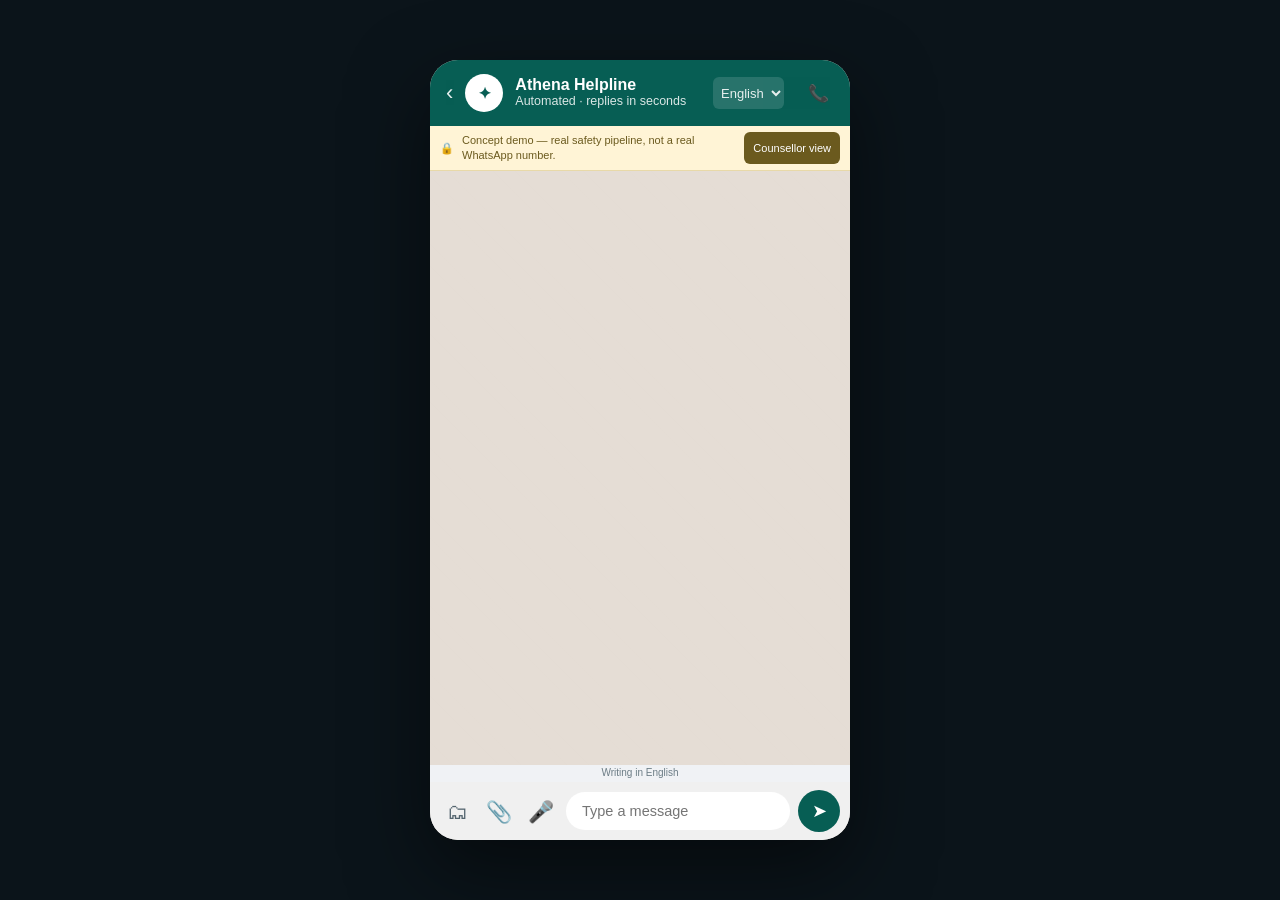
==== web/index.html @ 48877741 "Offer 14566, stop stacking the emergency block, save reply drafts Three things you spotted on the de" ====
<!DOCTYPE html>
<html lang="en">
<head>
<meta charset="UTF-8" />
<meta name="viewport" content="width=device-width, initial-scale=1.0" />
<title>Athena — WhatsApp Demo</title>

<!--
  ATHENA — WHATSAPP-STYLE DEMO CHANNEL
  ============================================================
  A concept demo, not a WhatsApp Business API integration. This page
  calls the exact same POST /report endpoint athena.js does (same
  {text, language} body, same response contract) -- no separate
  pipeline, no separate backend route. It exists to show "the same
  Athena brain works inside a familiar chat interface a rural/first-
  time user might already trust," nothing more. Deliberately not
  wired to real WhatsApp infrastructure (no Business API, no webhook,
  no phone number) -- out of scope for the time this project has.

  Standalone, no build step, same convention as athena.html/js/css --
  open this file directly in a browser (or serve it statically) with
  the FastAPI server running on localhost:8000. CORS on the backend
  is wide open (allow_origins=["*"]), same as the main app relies on.
-->

<style>
  * { box-sizing: border-box; margin: 0; padding: 0; }

  body {
    font-family: -apple-system, "Segoe UI", Helvetica, Arial, sans-serif;
    background: #0b141a;
    min-height: 100vh;
    display: flex;
    align-items: center;
    justify-content: center;
    padding: 24px;
  }

  /* Phone frame -- keeps the illusion contained to a device-shaped
     card instead of stretching WhatsApp's mobile UI across a full
     desktop viewport. */
  .phone {
    width: 420px;
    max-width: 100%;
    height: 780px;
    max-height: 92vh;
    background: #e5ddd5;
    border-radius: 28px;
    overflow: hidden;
    box-shadow: 0 30px 80px rgba(0, 0, 0, 0.5);
    display: flex;
    flex-direction: column;
    position: relative;
  }

  /* ================= HEADER ================= */

  .header {
    background: #075e54;
    color: #fff;
    padding: 14px 16px;
    display: flex;
    align-items: center;
    gap: 12px;
    flex-shrink: 0;
  }

  .header .back {
    font-size: 22px;
    opacity: 0.9;
  }

  .avatar {
    width: 38px;
    height: 38px;
    border-radius: 50%;
    background: #fff;
    color: #075e54;
    display: flex;
    align-items: center;
    justify-content: center;
    font-weight: 700;
    font-size: 16px;
    flex-shrink: 0;
  }

  .header-info { flex: 1; min-width: 0; }

  .header-name {
    font-size: 16px;
    font-weight: 600;
  }

  .header-status {
    font-size: 12.5px;
    opacity: 0.85;
    height: 16px;
  }

  .header-icons {
    display: flex;
    gap: 18px;
    font-size: 18px;
    opacity: 0.9;
  }

  /* ================= CHAT AREA ================= */

  .chat {
    flex: 1;
    overflow-y: auto;
    padding: 14px 10px;
    display: flex;
    flex-direction: column;
    gap: 2px;
    background-image:
      linear-gradient(rgba(229, 221, 213, 0.97), rgba(229, 221, 213, 0.97)),
      repeating-linear-gradient(45deg, #d9d0c4 0, #d9d0c4 1px, transparent 1px, transparent 16px);
  }

  .row {
    display: flex;
    margin: 5px 4px;
  }

  .row.out { justify-content: flex-end; }
  .row.in { justify-content: flex-start; }
  .row.sys { justify-content: center; margin: 10px 4px; }

  .bubble {
    max-width: 78%;
    padding: 7px 9px 8px 10px;
    font-size: 14px;
    line-height: 1.4;
    color: #111;
    position: relative;
    box-shadow: 0 1px 0.5px rgba(0, 0, 0, 0.13);
  }

  .bubble.out {
    background: #dcf8c6;
    border-radius: 8px 8px 0 8px;
  }

  .bubble.in {
    background: #ffffff;
    border-radius: 8px 8px 8px 0;
  }

  .bubble .text {
    white-space: pre-wrap;
    word-wrap: break-word;
  }

  .meta {
    display: flex;
    justify-content: flex-end;
    align-items: center;
    gap: 3px;
    margin-top: 2px;
    font-size: 10.5px;
    color: #667781;
  }

  .meta .tick { color: #53bdeb; font-size: 13px; }

  .sys-pill {
    background: #e1f2fb;
    color: #4a5b64;
    font-size: 11.5px;
    padding: 5px 10px;
    border-radius: 8px;
    text-align: center;
    max-width: 85%;
  }

  .tag {
    display: inline-block;
    margin-top: 6px;
    font-size: 10.5px;
    font-weight: 700;
    letter-spacing: 0.02em;
    padding: 2px 7px;
    border-radius: 4px;
  }

  .tag.Critical { background: #fde2e1; color: #c62828; }
  .tag.High     { background: #ffe8cc; color: #b5560c; }
  .tag.Moderate { background: #fff6cc; color: #8a6d00; }
  .tag.Low      { background: #dff5df; color: #2e7d32; }

  /* Deliberately NOT green. This badge means the system could not
     classify the report, which is a reason for a human to look -- not
     a reassurance. Colouring it like "Low" would tell a frightened
     person the opposite of what it means. */
  .tag.Uncertain { background: #e8eaf0; color: #43506b; }

  .voice-bubble {
    display: flex;
    align-items: center;
    gap: 8px;
  }

  .voice-bubble audio {
    height: 32px;
    width: 220px;
  }

  .voice-bubble .mic-badge {
    font-size: 15px;
    flex-shrink: 0;
  }

  .evidence-image {
    max-width: 220px;
    max-height: 220px;
    border-radius: 6px;
    display: block;
  }

  .typing-row { padding-left: 4px; }

  .typing-bubble {
    background: #fff;
    border-radius: 8px 8px 8px 0;
    padding: 10px 14px;
    display: inline-flex;
    gap: 4px;
    box-shadow: 0 1px 0.5px rgba(0, 0, 0, 0.13);
  }

  .typing-bubble span {
    width: 6px;
    height: 6px;
    border-radius: 50%;
    background: #9aa5aa;
    animation: bounce 1.2s infinite;
  }

  .typing-bubble span:nth-child(2) { animation-delay: 0.15s; }
  .typing-bubble span:nth-child(3) { animation-delay: 0.3s; }

  @keyframes bounce {
    0%, 60%, 100% { transform: translateY(0); opacity: 0.5; }
    30% { transform: translateY(-4px); opacity: 1; }
  }

  /* ================= COMPOSER ================= */

  .composer {
    flex-shrink: 0;
    background: #f0f0f0;
    padding: 8px 10px;
    display: flex;
    align-items: center;
    gap: 8px;
  }

  .composer .icon {
    font-size: 21px;
    color: #54656f;
    flex-shrink: 0;
    background: none;
    border: none;
    padding: 4px;
    min-width: 34px;
    min-height: 34px;
    cursor: pointer;
    line-height: 1;
  }

  .composer .icon:focus-visible {
    outline: 2px solid #075e54;
    outline-offset: 2px;
    border-radius: 8px;
  }

  /* Recording state: the mic turns into a stop control and the bar
     shows a live timer, so it's never ambiguous whether the mic is
     actually capturing -- the old button gave no feedback at all
     because it never recorded anything in the first place. */
  .composer .icon.recording {
    color: #d32f2f;
    animation: pulse-rec 1.2s ease-in-out infinite;
  }

  @keyframes pulse-rec {
    0%, 100% { opacity: 1; }
    50%      { opacity: .35; }
  }

  @media (prefers-reduced-motion: reduce) {
    .composer .icon.recording { animation: none; }
  }

  .rec-timer {
    flex-shrink: 0;
    color: #d32f2f;
    font-size: 12px;
    font-weight: 700;
    font-variant-numeric: tabular-nums;
  }

  .composer input {
    flex: 1;
    border: none;
    outline: none;
    background: #fff;
    border-radius: 22px;
    padding: 11px 16px;
    font-size: 14.5px;
    font-family: inherit;
  }

  .send-btn {
    width: 42px;
    height: 42px;
    border-radius: 50%;
    background: #075e54;
    color: #fff;
    border: none;
    font-size: 18px;
    display: flex;
    align-items: center;
    justify-content: center;
    flex-shrink: 0;
    cursor: pointer;
  }

  .send-btn:active { transform: scale(0.95); }

  .disclaimer {
    text-align: center;
    font-size: 10px;
    color: #6b7c85;
    padding: 4px 30px 2px;
    background: #e5ddd5;
  }

  /* Persistent demo bar. Previously the demo disclaimer was the first
     message in the chat, which meant it scrolled out of view the moment
     a conversation started -- exactly when a viewer most needs to know
     this is not a real service. */
  .demo-bar {
    display: flex;
    align-items: center;
    gap: 8px;
    padding: 6px 10px;
    background: #fff4d6;
    border-bottom: 1px solid #e8d9a8;
    font-size: 11px;
    line-height: 1.35;
    color: #6b5a1e;
  }
  .demo-bar .demo-text { flex: 1; min-width: 0; }
  .demo-link {
    flex-shrink: 0;
    background: #6b5a1e;
    color: #fff;
    border: none;
    border-radius: 6px;
    padding: 6px 9px;
    font-size: 11px;
    font-family: inherit;
    cursor: pointer;
    min-height: 32px;
  }
  .demo-link:focus-visible { outline: 2px solid #1f6f4a; outline-offset: 2px; }

  /* One escalation block instead of three overlapping ones. Order is
     deliberate: what happened, what it means, what to do now. */
  .escalation-card {
    max-width: 85%;
    background: #fff;
    border-left: 3px solid #c77d17;
    border-radius: 8px;
    padding: 9px 11px;
    font-size: 12px;
    line-height: 1.45;
    color: #3b4a52;
    box-shadow: 0 1px 1px rgba(0,0,0,0.08);
  }
  .escalation-card .esc-title {
    font-weight: 600;
    color: #8a5a0b;
    display: flex;
    align-items: center;
    gap: 6px;
    margin-bottom: 3px;
  }
  .escalation-card .esc-case {
    margin-top: 5px;
    font-size: 11px;
    color: #6b7c85;
  }
  .escalation-card .esc-monitor {
    margin-top: 6px;
    padding-top: 6px;
    border-top: 1px solid #ececec;
    font-size: 11px;
    color: #54656f;
  }

  /* Emergency numbers as real one-tap links. 112 is visually primary
     because in a crisis it is the only one that matters first. */
  .emergency {
    max-width: 85%;
    background: #fff;
    border-radius: 8px;
    padding: 9px 11px;
    box-shadow: 0 1px 1px rgba(0,0,0,0.08);
  }
  .emergency .em-title {
    font-size: 11px;
    font-weight: 600;
    color: #54656f;
    margin-bottom: 7px;
  }
  .em-primary {
    display: flex;
    align-items: center;
    justify-content: center;
    gap: 7px;
    min-height: 46px;
    background: #c62828;
    color: #fff;
    border-radius: 8px;
    font-size: 14px;
    font-weight: 600;
    text-decoration: none;
    margin-bottom: 7px;
  }
  .em-primary:focus-visible { outline: 3px solid #1f6f4a; outline-offset: 2px; }
  /* The helpline this project is for. Same weight as 112 but not
     the same colour -- one is an emergency, the other is support. */
  .em-helpline {
    background: #1f6f4a;
  }
  .em-hint {
    margin: 9px 0 0;
    font-size: 10.5px;
    line-height: 1.45;
    color: #6b7c85;
  }
  .em-list { display: flex; flex-wrap: wrap; gap: 6px; }
  .em-item {
    flex: 1 1 45%;
    min-height: 44px;
    display: flex;
    flex-direction: column;
    justify-content: center;
    padding: 5px 8px;
    background: #f2f5f6;
    border-radius: 7px;
    text-decoration: none;
    color: #1f2c33;
  }
  .em-item:focus-visible { outline: 2px solid #1f6f4a; outline-offset: 2px; }
  .em-item .em-label { font-size: 10.5px; color: #54656f; }
  .em-item .em-number { font-size: 14px; font-weight: 600; }

  /* Which language the reporter is writing in, next to where they
     type it rather than buried in the header. */
  .em-confirm {
    margin-top: 8px;
    padding: 9px;
    background: #fff6f6;
    border: 1px solid #f0c9c9;
    border-radius: 8px;
  }
  .em-confirm .em-confirm-q {
    font-size: 12.5px;
    font-weight: 600;
    color: #8c1f1f;
    margin-bottom: 8px;
  }
  .em-confirm-actions { display: flex; gap: 7px; }
  .em-confirm-actions > * {
    flex: 1;
    min-height: 44px;
    display: flex;
    align-items: center;
    justify-content: center;
    border-radius: 7px;
    font-size: 12.5px;
    font-family: inherit;
    font-weight: 600;
    text-decoration: none;
    border: none;
    cursor: pointer;
  }
  .em-confirm-yes { background: #c62828; color: #fff; }
  .em-confirm-no { background: #eceff1; color: #37474f; }
  .em-confirm-yes:focus-visible,
  .em-confirm-no:focus-visible { outline: 3px solid #1f6f4a; outline-offset: 2px; }

  .composer-lang {
    font-size: 10px;
    color: #6b7c85;
    text-align: center;
    padding: 2px 0 4px;
    background: #f0f2f5;
  }
</style>
</head>
<body>

<div class="phone">

  <div class="header">
    <span class="back">‹</span>
    <div class="avatar">✦</div>
    <div class="header-info">
      <div class="header-name">Athena Helpline</div>
      <div class="header-status" id="headerStatus">online</div>
    </div>
    <div class="header-icons">
      <select
        id="langToggle"
        aria-label="Interface language"
        style="font-size:13px;border:none;border-radius:6px;background:rgba(255,255,255,0.15);color:#fff;padding:4px;min-height:32px;"
      >
        <option value="en">English</option>
        <option value="hi">हिंदी</option>
        <option value="te">తెలుగు</option>
        <option value="ur">اردو</option>
        <option value="bn">বাংলা</option>
      </select>

      <!-- The video icon was a bare <span> with no handler: a dead
           control on a crisis screen, which someone in danger will tap
           and get silence from. Removed. The phone icon now opens the
           real emergency numbers from /call-options instead of doing
           nothing. -->
      <button
        type="button"
        id="headerCallButton"
        onclick="showEmergencyNumbers()"
        aria-label="Show emergency phone numbers"
        style="background:none;border:none;color:#fff;font-size:17px;cursor:pointer;min-width:32px;min-height:32px;"
      >📞</button>
    </div>
  </div>

  <div class="demo-bar">
    <span aria-hidden="true">🔒</span>
    <span class="demo-text" id="demoBarText"></span>
    <button
      type="button"
      class="demo-link"
      id="counsellorViewButton"
      onclick="window.location.href='/dashboard.html'"
    ></button>
  </div>

  <div class="chat" id="chat"></div>

  <div class="disclaimer" id="disclaimer" style="display:none;"></div>

  <div class="composer-lang" id="composerLang"></div>

  <div class="composer">

    <button
      class="icon"
      type="button"
      onclick="sendVoiceNote()"
      title="Play the pre-recorded Hindi sample (works without a mic)"
      aria-label="Send the pre-recorded Hindi sample voice note"
    >🗂</button>

    <button
      class="icon"
      type="button"
      onclick="document.getElementById('imageInput').click()"
      title="Attach a photo as evidence"
      aria-label="Attach a photo as evidence"
    >📎</button>

    <input
      id="imageInput"
      type="file"
      accept="image/*"
      style="display:none;"
      onchange="sendImageEvidence(this.files[0]); this.value='';"
    />

    <button
      class="icon"
      type="button"
      id="recBtn"
      onclick="toggleRecording()"
      title="Record a voice note"
      aria-label="Record a voice note"
    >🎤</button>

    <span id="recTimer" class="rec-timer" hidden aria-hidden="true"></span>

    <input
      id="msgInput"
      type="text"
      placeholder="Type a message"
      aria-label="Type a message"
      onkeydown="if(event.key==='Enter') sendMessage();"
    />

    <button class="send-btn" onclick="sendMessage()" id="sendBtn" aria-label="Send message">➤</button>

  </div>

</div>

<script>

  // Same endpoint, same request shape as athena.js's submitReport() --
  // this is deliberately not a separate integration.
  const REPORT_ENDPOINT = "/report";

  const chat = document.getElementById("chat");
  const input = document.getElementById("msgInput");
  const headerStatus = document.getElementById("headerStatus");

  // Small, self-contained translation table for this page only --
  // deliberately not pulling in i18n.js (dashboard.html's shared
  // translation layer), matching this file's own "standalone, no
  // build step" design intent noted above. Same three UI languages as
  // the dashboard for now; extending this to a new language later is
  // just one more object below.
  const UI_STRINGS = {
    en: {
      headerName: "Athena Helpline",
      online: "online",
      typing: "typing…",
      disclaimer: "🔒 This is a concept demo. Messages are sent to Athena's safety pipeline — the same one the main app uses — not a real WhatsApp number.",
      placeholder: "Type a message",
      dialHint: "Tapping a number opens your phone's dialler. Nothing is dialled until you confirm.",
      callHelpline: "Call 14566 · Helpline",
      confirmCallTitle: "Call {label} on {phone}?",
      confirmCallNow: "Yes, call now",
      confirmCallCancel: "Cancel",
      statusLine: "Automated · replies in seconds",
      demoBar: "Concept demo — real safety pipeline, not a real WhatsApp number.",
      counsellorView: "Counsellor view",
      uncertainTitle: "Sent for human review",
      uncertainBody: "Athena wasn't confident it understood this, so a counsellor will read it.",
      escalatedTitle: "Flagged for a counsellor",
      escalatedBody: "This was assessed as needing urgent human attention.",
      caseLogged: "Case #{id} logged",
      noMonitor: "Nobody is monitoring this demo right now. If you need help today, call 14566 — or 112 if you are in danger.",
      emergencyTitle: "If you need help now",
      callEmergency: "Call 112 · Emergency",
      writingIn: "Writing in English",
    },
    hi: {
      headerName: "एथेना हेल्पलाइन",
      online: "ऑनलाइन",
      typing: "टाइप कर रहे हैं…",
      disclaimer: "🔒 यह एक कॉन्सेप्ट डेमो है। संदेश एथेना की सुरक्षा प्रणाली को भेजे जाते हैं — वही जो मुख्य ऐप उपयोग करता है — यह असली व्हाट्सऐप नंबर नहीं है।",
      placeholder: "संदेश टाइप करें",
      dialHint: "किसी नंबर को दबाने पर आपका फ़ोन डायलर खुलेगा। पुष्टि करने तक कोई कॉल नहीं लगेगी।",
      callHelpline: "14566 पर कॉल करें · हेल्पलाइन",
      confirmCallTitle: "{label} को {phone} पर कॉल करें?",
      confirmCallNow: "हाँ, अभी कॉल करें",
      confirmCallCancel: "रद्द करें",
      statusLine: "स्वचालित · कुछ ही सेकंड में उत्तर",
      demoBar: "कॉन्सेप्ट डेमो — असली सुरक्षा प्रणाली, पर असली व्हाट्सऐप नंबर नहीं।",
      counsellorView: "काउंसलर व्यू",
      uncertainTitle: "मानवीय समीक्षा के लिए भेजा गया",
      uncertainBody: "एथेना इसे पूरी तरह नहीं समझ पाई, इसलिए एक काउंसलर इसे पढ़ेंगे।",
      escalatedTitle: "काउंसलर के लिए चिह्नित",
      escalatedBody: "इसे तत्काल मानवीय ध्यान की आवश्यकता के रूप में आँका गया है।",
      caseLogged: "केस #{id} दर्ज",
      noMonitor: "अभी इस डेमो को कोई नहीं देख रहा है। आज मदद चाहिए तो 14566 पर कॉल करें — या खतरे में हों तो 112।",
      emergencyTitle: "अगर अभी मदद चाहिए",
      callEmergency: "112 पर कॉल करें · आपातकाल",
      writingIn: "हिंदी में लिख रहे हैं",
    },
    te: {
      headerName: "ఎథీనా హెల్ప్‌లైన్",
      online: "ఆన్‌లైన్",
      typing: "టైప్ చేస్తున్నారు…",
      disclaimer: "🔒 ఇది ఒక కాన్సెప్ట్ డెమో. సందేశాలు ఎథీనా భద్రతా వ్యవస్థకు పంపబడతాయి — ప్రధాన యాప్ ఉపయోగించే అదే వ్యవస్థ — ఇది నిజమైన WhatsApp నంబర్ కాదు.",
      placeholder: "సందేశం టైప్ చేయండి",
      dialHint: "నంబర్‌ను నొక్కితే మీ ఫోన్ డయలర్ తెరుచుకుంటుంది. మీరు నిర్ధారించే వరకు కాల్ వెళ్ళదు.",
      callHelpline: "14566కు కాల్ చేయండి · హెల్ప్‌లైన్",
      confirmCallTitle: "{label}కు {phone} నంబర్‌లో కాల్ చేయాలా?",
      confirmCallNow: "అవును, ఇప్పుడే కాల్ చేయండి",
      confirmCallCancel: "రద్దు చేయండి",
      statusLine: "స్వయంచాలకం · సెకన్లలో సమాధానం",
      demoBar: "కాన్సెప్ట్ డెమో — నిజమైన భద్రతా వ్యవస్థ, కానీ నిజమైన WhatsApp నంబర్ కాదు.",
      counsellorView: "కౌన్సెలర్ వ్యూ",
      uncertainTitle: "మానవ సమీక్షకు పంపబడింది",
      uncertainBody: "ఎథీనా దీన్ని పూర్తిగా అర్థం చేసుకోలేకపోయింది, కాబట్టి ఒక కౌన్సెలర్ చదువుతారు.",
      escalatedTitle: "కౌన్సెలర్ కోసం గుర్తించబడింది",
      escalatedBody: "దీనికి తక్షణ మానవ శ్రద్ధ అవసరమని అంచనా వేయబడింది.",
      caseLogged: "కేసు #{id} నమోదైంది",
      noMonitor: "ప్రస్తుతం ఈ డెమోను ఎవరూ పర్యవేక్షించడం లేదు. ఈ రోజు సహాయం కావాలంటే 14566కు కాల్ చేయండి — ప్రమాదంలో ఉంటే 112.",
      emergencyTitle: "ఇప్పుడే సహాయం కావాలంటే",
      callEmergency: "112కు కాల్ చేయండి · అత్యవసరం",
      writingIn: "తెలుగులో రాస్తున్నారు",
    },
    ur: {
      headerName: "ایتھینا ہیلپ لائن",
      online: "آن لائن",
      typing: "ٹائپ کر رہے ہیں…",
      disclaimer: "🔒 یہ ایک تصوراتی ڈیمو ہے۔ پیغامات ایتھینا کے حفاظتی نظام کو بھیجے جاتے ہیں — وہی جو مرکزی ایپ استعمال کرتی ہے — یہ حقیقی واٹس ایپ نمبر نہیں ہے۔",
      placeholder: "پیغام ٹائپ کریں",
      dialHint: "کسی نمبر کو دبانے پر آپ کا فون ڈائلر کھلے گا۔ تصدیق تک کوئی کال نہیں لگے گی۔",
      callHelpline: "14566 پر کال کریں · ہیلپ لائن",
      confirmCallTitle: "{label} کو {phone} پر کال کریں؟",
      confirmCallNow: "ہاں، ابھی کال کریں",
      confirmCallCancel: "منسوخ کریں",
      statusLine: "خودکار · چند سیکنڈ میں جواب",
      demoBar: "تصوراتی ڈیمو — اصل حفاظتی نظام، مگر اصل واٹس ایپ نمبر نہیں۔",
      counsellorView: "کونسلر ویو",
      uncertainTitle: "انسانی جائزے کے لیے بھیجا گیا",
      uncertainBody: "ایتھینا اسے پوری طرح نہیں سمجھ سکی، اس لیے ایک کونسلر اسے پڑھے گا۔",
      escalatedTitle: "کونسلر کے لیے نشان زد",
      escalatedBody: "اسے فوری انسانی توجہ کی ضرورت کے طور پر جانچا گیا ہے۔",
      caseLogged: "کیس #{id} درج",
      noMonitor: "ابھی اس ڈیمو کو کوئی نہیں دیکھ رہا۔ آج مدد چاہیے تو 14566 پر کال کریں — یا خطرے میں ہوں تو 112۔",
      emergencyTitle: "اگر ابھی مدد چاہیے",
      callEmergency: "112 پر کال کریں · ہنگامی",
      writingIn: "اردو میں لکھ رہے ہیں",
    },
    bn: {
      headerName: "এথীনা হেল্পলাইন",
      online: "অনলাইন",
      typing: "টাইপ করছে…",
      disclaimer: "🔒 এটি একটি ধারণাগত ডেমো। বার্তাগুলি এথীনার নিরাপত্তা ব্যবস্থায় পাঠানো হয় — মূল অ্যাপ যা ব্যবহার করে সেটিই — এটি প্রকৃত হোয়াটসঅ্যাপ নম্বর নয়।",
      placeholder: "বার্তা লিখুন",
      dialHint: "নম্বরে চাপ দিলে আপনার ফোনের ডায়ালার খুলবে। নিশ্চিত না করা পর্যন্ত কল যাবে না।",
      callHelpline: "14566-এ কল করুন · হেল্পলাইন",
      confirmCallTitle: "{label}-কে {phone} নম্বরে কল করবেন?",
      confirmCallNow: "হ্যাঁ, এখনই কল করুন",
      confirmCallCancel: "বাতিল করুন",
      statusLine: "স্বয়ংক্রিয় · কয়েক সেকেন্ডে উত্তর",
      demoBar: "ধারণাগত ডেমো — প্রকৃত নিরাপত্তা ব্যবস্থা, তবে আসল হোয়াটসঅ্যাপ নম্বর নয়।",
      counsellorView: "কাউন্সেলর ভিউ",
      uncertainTitle: "মানব পর্যালোচনার জন্য পাঠানো হয়েছে",
      uncertainBody: "এথীনা এটি সম্পূর্ণ বুঝতে পারেনি, তাই একজন কাউন্সেলর এটি পড়বেন।",
      escalatedTitle: "কাউন্সেলরের জন্য চিহ্নিত",
      escalatedBody: "এটির জরুরি মানবিক মনোযোগ প্রয়োজন বলে মূল্যায়ন করা হয়েছে।",
      caseLogged: "কেস #{id} নথিভুক্ত",
      noMonitor: "এই মুহূর্তে কেউ এই ডেমো পর্যবেক্ষণ করছে না। আজ সাহায্য দরকার হলে 14566-এ কল করুন — বিপদে থাকলে 112।",
      emergencyTitle: "এখনই সাহায্য দরকার হলে",
      callEmergency: "112-এ কল করুন · জরুরি",
      writingIn: "বাংলায় লিখছেন",
    },
  };

  const langToggle = document.getElementById("langToggle");
  const demoBarText = document.getElementById("demoBarText");
  const counsellorViewButton = document.getElementById("counsellorViewButton");
  const composerLang = document.getElementById("composerLang");

  let currentUiLang = "en";

  function applyUiLanguage(lang) {
    currentUiLang = UI_STRINGS[lang] ? lang : "en";
    const strings = UI_STRINGS[currentUiLang];
    document.querySelector(".header-name").textContent = strings.headerName;
    headerStatus.textContent =
      headerStatus.dataset.state === "typing" ? strings.typing : strings.statusLine;
    demoBarText.textContent = strings.demoBar;
    counsellorViewButton.textContent = strings.counsellorView;
    counsellorViewButton.setAttribute("aria-label", strings.counsellorView);
    composerLang.textContent = strings.writingIn;
    input.placeholder = strings.placeholder;

    // Urdu is right-to-left. Without this the composer, the demo bar
    // and every system message read in the wrong direction.
    document.documentElement.lang = currentUiLang;
    document.documentElement.dir = currentUiLang === "ur" ? "rtl" : "ltr";
    try {
      localStorage.setItem("athena_ui_lang", currentUiLang);
    } catch (error) {
      // localStorage unavailable -- language still applies this load.
    }
  }

  if (langToggle) {
    let initialLang = "en";
    try {
      initialLang = localStorage.getItem("athena_ui_lang") || "en";
    } catch (error) {
      // default to English
    }
    langToggle.value = UI_STRINGS[initialLang] ? initialLang : "en";
    applyUiLanguage(langToggle.value);
    langToggle.addEventListener("change", () => applyUiLanguage(langToggle.value));
  }

  function escapeHTML(str) {
    const div = document.createElement("div");
    div.textContent = str;
    return div.innerHTML;
  }

  function nowTime() {
    return new Date().toLocaleTimeString([], { hour: "2-digit", minute: "2-digit" });
  }

  function scrollChat() {
    chat.scrollTop = chat.scrollHeight;
  }

  function addOutgoing(text) {
    const row = document.createElement("div");
    row.className = "row out";
    row.innerHTML = `
      <div class="bubble out">
        <div class="text">${escapeHTML(text)}</div>
        <div class="meta">${nowTime()} <span class="tick">✓✓</span></div>
      </div>
    `;
    chat.appendChild(row);
    scrollChat();
  }

  function addIncoming(text, riskTier, escalateNote) {
    const row = document.createElement("div");
    row.className = "row in";

    const tag = riskTier
      ? (riskTier === "Uncertain"
          ? `<div class="tag Uncertain">Not confidently understood — sent for human review</div>`
          : `<div class="tag ${riskTier}">${riskTier} risk</div>`)
      : "";

    const note = escalateNote
      ? `<div style="margin-top:6px;font-size:11px;color:#54656f;">${escapeHTML(escalateNote)}</div>`
      : "";

    row.innerHTML = `
      <div class="bubble in">
        <div class="text">${escapeHTML(text || "(no response)")}</div>
        ${tag}
        ${note}
        <div class="meta">${nowTime()}</div>
      </div>
    `;
    chat.appendChild(row);
    scrollChat();
  }

  // One block instead of three. Previously an uncertain, escalated
  // case produced a badge inside the bubble, a separate "Case #N
  // logged - Escalated - flagged for human review" pill, and a third
  // pill of run-together phone numbers -- the same fact told three
  // ways in three visual styles, for someone in distress to decode.
  //
  // Order here is deliberate: what happened, then what it means, then
  // what to do right now.
  function addEscalationCard(data, understoodConfidently) {
    const strings = UI_STRINGS[currentUiLang];

    const uncertain = !understoodConfidently;
    const title = uncertain ? strings.uncertainTitle : strings.escalatedTitle;
    const body = uncertain ? strings.uncertainBody : strings.escalatedBody;

    const caseLine = data.case_id
      ? `<div class="esc-case">${escapeHTML(
          strings.caseLogged.replace("{id}", data.case_id)
        )}</div>`
      : "";

    const row = document.createElement("div");
    row.className = "row sys";
    row.innerHTML =
      `<div class="escalation-card" role="status">` +
        `<div class="esc-title"><span aria-hidden="true">&#9873;</span>` +
        `${escapeHTML(title)}</div>` +
        `<div>${escapeHTML(body)}</div>` +
        caseLine +
        `<div class="esc-monitor">${escapeHTML(strings.noMonitor)}</div>` +
      `</div>`;
    chat.appendChild(row);
    scrollChat();
  }

  // Real one-tap tel: links with 44px+ targets, rather than four
  // numbers flattened into a single line of unclickable text. 112 is
  // primary because in a crisis it is the only one that matters first.
  function renderEmergencyBlock(options) {
    const strings = UI_STRINGS[currentUiLang];

    // If the numbers are already the last thing on screen, scroll to
    // them instead of adding a second identical block. The pipeline
    // surfaces them automatically on a high-risk reply and the header
    // phone button surfaces them on demand -- doing both in one turn
    // stacked two copies, which reads as a glitch at exactly the
    // moment the screen needs to look dependable.
    const last = chat.lastElementChild;

    if (last && last.querySelector && last.querySelector(".emergency")) {
      scrollChat();
      return;
    }

    // Two featured numbers, not one. 112 is for immediate danger;
    // 14566 is this helpline, and leaving it in the small grid made
    // Athena the only service on the list not offering its own number
    // prominently -- when it was on the list at all.
    const primary =
      options.find((option) => String(option.phone).trim() === "112") || options[0];
    const helpline =
      options.find((option) => String(option.phone).trim() === "14566") || null;
    const rest = options.filter(
      (option) => option !== primary && option !== helpline
    );

    const items = rest
      .map(
        (option) =>
          `<button type="button" class="em-item" ` +
          `onclick="confirmCall(this, ${JSON.stringify(
            escapeHTML(option.label)
          )}, ${JSON.stringify(escapeHTML(option.phone))})" ` +
          `aria-label="${escapeHTML(option.label)}, ${escapeHTML(option.phone)}">` +
          `<span class="em-label">${escapeHTML(option.label)}</span>` +
          `<span class="em-number">${escapeHTML(option.phone)}</span></button>`
      )
      .join("");

    const row = document.createElement("div");
    row.className = "row sys";
    row.innerHTML =
      `<div class="emergency">` +
        `<div class="em-title">${escapeHTML(strings.emergencyTitle)}</div>` +
        (primary
          ? `<button type="button" class="em-primary" ` +
            `onclick="confirmCall(this, ${JSON.stringify(
              escapeHTML(primary.label)
            )}, ${JSON.stringify(escapeHTML(primary.phone))})" ` +
            `aria-label="${escapeHTML(strings.callEmergency)}">` +
            `<span aria-hidden="true">&#128222;</span>` +
            `${escapeHTML(strings.callEmergency)}</button>`
          : "") +
        (helpline
          ? `<button type="button" class="em-primary em-helpline" ` +
            `onclick="confirmCall(this, ${JSON.stringify(
              escapeHTML(helpline.label)
            )}, ${JSON.stringify(escapeHTML(helpline.phone))})" ` +
            `aria-label="${escapeHTML(strings.callHelpline)}">` +
            `<span aria-hidden="true">&#128222;</span>` +
            `${escapeHTML(strings.callHelpline)}</button>`
          : "") +
        `<div class="em-list">${items}</div>` +
        `<p class="em-hint">${escapeHTML(strings.dialHint)}</p>` +
        `<div class="em-confirm-slot"></div>` +
      `</div>`;
    chat.appendChild(row);
    scrollChat();
  }

  // Ask before dialling.
  //
  // /call-options' own contract says so, in as many words: "This
  // endpoint only returns numbers -- it never places a call. The
  // frontend should always show an explicit confirmation step before
  // turning any of these into a `tel:` link, so a live demo never
  // accidentally dials a real number." A bare tel: link ignored that,
  // and 112 reaches real emergency services -- a judge tapping it
  // during a demo places a real call to the police.
  //
  // So the numbers are buttons, and the tel: link only exists after
  // someone has confirmed they meant it. The confirmation is a real
  // anchor rather than a scripted dial, so it still works for keyboard
  // and screen-reader users and still shows the number it will call.
  function confirmCall(button, label, phone) {
    const strings = UI_STRINGS[currentUiLang];
    const block = button.closest(".emergency");
    const slot = block ? block.querySelector(".em-confirm-slot") : null;
    if (!slot) return;

    const question = strings.confirmCallTitle
      .replace("{label}", label)
      .replace("{phone}", phone);

    slot.innerHTML =
      `<div class="em-confirm" role="alertdialog" aria-live="assertive">` +
        `<div class="em-confirm-q">${escapeHTML(question)}</div>` +
        `<div class="em-confirm-actions">` +
          `<a class="em-confirm-yes" href="tel:${encodeURIComponent(phone)}">` +
            `${escapeHTML(strings.confirmCallNow)}</a>` +
          `<button type="button" class="em-confirm-no" ` +
            `onclick="this.closest('.em-confirm-slot').innerHTML='';">` +
            `${escapeHTML(strings.confirmCallCancel)}</button>` +
        `</div>` +
      `</div>`;

    const confirmButton = slot.querySelector(".em-confirm-yes");
    if (confirmButton) confirmButton.focus();
    scrollChat();
  }

  // Wired to the header phone icon, which previously did nothing at
  // all. /call-options is a hardcoded, always-available real source --
  // it never depends on what retrieval happened to find.
  async function showEmergencyNumbers() {
    try {
      const response = await fetch("/call-options");
      if (!response.ok) throw new Error("HTTP " + response.status);
      const options = await response.json();
      if (options && options.length) {
        renderEmergencyBlock(options);
        return;
      }
    } catch (error) {
      console.error("Could not load call options:", error);
    }
    // Never leave the tap unanswered. 112 and 14566 are constants, not
    // something this endpoint has to be reachable to know.
    renderEmergencyBlock([
      { label: "Emergency", phone: "112" },
      { label: "NHAA helpline", phone: "14566" },
    ]);
  }

  function addSystemPill(text) {
    const row = document.createElement("div");
    row.className = "row sys";
    row.innerHTML = `<div class="sys-pill">${escapeHTML(text)}</div>`;
    chat.appendChild(row);
    scrollChat();
  }

  function showTyping() {
    const row = document.createElement("div");
    row.className = "row in typing-row";
    row.id = "typingRow";
    row.innerHTML = `
      <div class="typing-bubble">
        <span></span><span></span><span></span>
      </div>
    `;
    chat.appendChild(row);
    headerStatus.dataset.state = "typing";
    headerStatus.textContent = UI_STRINGS[currentUiLang].typing;
    scrollChat();
  }

  function removeTyping() {
    const row = document.getElementById("typingRow");
    if (row) row.remove();
    headerStatus.dataset.state = "online";
    headerStatus.textContent = UI_STRINGS[currentUiLang].statusLine;
  }

  // Shared response handling for both the typed-message flow and the
  // voice-note flow -- everything after "the backend answered" is
  // identical regardless of which endpoint produced the answer.
  async function handlePipelineResponse(data) {

    removeTyping();

    const riskTier = data.risk ? data.risk.risk_tier : null;

    // A tier computed from a report the system didn't confidently
    // understand is not a finding, and showing it as one is worse than
    // showing nothing: "Low risk" next to "flagged for human review" is
    // a contradiction, and the reassuring half is the half a frightened
    // person will believe. pipeline.py escalates on low understanding
    // confidence precisely because the classification can't be trusted
    // -- so when that's why this escalated, the badge says so instead.
    const understoodConfidently =
      !data.incident ||
      data.incident.confidence == null ||
      data.incident.confidence >= 60;

    const badgeTier =
      understoodConfidently ? riskTier : "Uncertain";

    addIncoming(data.response, badgeTier);

    if (data.escalate || !understoodConfidently) {
      addEscalationCard(data, understoodConfidently);
    } else if (data.case_id) {
      addSystemPill(
        UI_STRINGS[currentUiLang].caseLogged.replace("{id}", data.case_id)
      );
    } else if (data.reason) {
      addSystemPill(data.reason);
    }

    // The AI's own text response is deliberately grounded only in
    // retrieved documents -- it won't state a helpline number unless
    // one turned up in that specific retrieval, so it can correctly
    // say "not verified" even though real national helplines always
    // exist. Surface those separately here from /call-options (a
    // hardcoded, always-available, real source) rather than loosening
    // what the AI itself is allowed to claim.
    if (riskTier === "Critical" || riskTier === "High" || !understoodConfidently) {
      await showEmergencyNumbers();
    }
  }

  // Deliberately doesn't assume "backend not running on localhost" --
  // this page is served from whatever origin loaded it (a Railway URL
  // in production, localhost in dev), and REPORT_ENDPOINT/"/report/voice"
  // are relative, so they always hit that same origin. A TypeError here
  // means fetch itself failed (offline, DNS, CORS); anything else is a
  // real HTTP error status from a backend that IS reachable, so the two
  // need different messages or a real deployed-backend failure reads as
  // "you forgot to start your laptop server," which is actively
  // misleading during a live demo.
  function handlePipelineNetworkError(error) {
    console.error("Backend connection error:", error);
    removeTyping();

    const isNetworkFailure = error instanceof TypeError;

    addIncoming(
      isNetworkFailure
        ? `I couldn't reach the Athena backend at ${window.location.origin}. ` +
          "It may be waking up from a cold start -- wait a few seconds and try again."
        : `The Athena backend returned an error (${error.message}). Try again in a moment.`
    );
  }

  async function submitToPipeline(text, language) {

    showTyping();

    let data;

    try {

      const response = await fetch(REPORT_ENDPOINT, {
        method: "POST",
        headers: { "Content-Type": "application/json" },
        body: JSON.stringify({ text: text, language: language || null }),
      });

      if (!response.ok) {
        throw new Error(`HTTP ${response.status}`);
      }

      data = await response.json();

    } catch (error) {
      handlePipelineNetworkError(error);
      return;
    }

    await handlePipelineResponse(data);
  }

  // Real transcription (Groq-hosted Whisper, see voice_service.py) --
  // posts the actual audio to /report/voice, same as a real recorded
  // voice report would. No fake/hardcoded transcript involved: this
  // used to send a pre-written transcript straight to /report because
  // live transcription was billing-gated on OpenAI; that gap closed
  // 2026-08-29 (Groq's free-tier Whisper), so the demo now shows the
  // real pipeline end to end, including whichever script Whisper
  // actually transcribes into -- which is also why the AI's reply now
  // comes back in native-script Hindi instead of romanized: the reply
  // language logic matches whatever script the transcript is actually
  // in (see response_engine.py), and Whisper's native Hindi output is
  // Devanagari by default.
  async function submitVoiceToPipeline(audioUrl, language) {

    showTyping();

    let data;

    try {

      const audioBlob = await (await fetch(audioUrl)).blob();

      const formData = new FormData();

      // Name the part after what the blob actually is -- a live
      // MediaRecorder capture is webm, not the ogg the bundled sample
      // is, and mislabelling it can throw off format sniffing.
      const isWebm = (audioBlob.type || "").includes("webm");
      formData.append(
        "file",
        audioBlob,
        isWebm ? "voice-note.webm" : "voice-note.ogg"
      );

      // Only send a language when one is actually known (the bundled
      // sample is tagged Hindi). FormData stringifies null into the
      // literal "null", which is not a language code -- for a live
      // recording we want the backend detecting it, not parsing that.
      if (language) {
        formData.append("language", language);
      }

      const response = await fetch("/report/voice", {
        method: "POST",
        body: formData,
      });

      if (!response.ok) {
        throw new Error(`HTTP ${response.status}`);
      }

      data = await response.json();

    } catch (error) {
      handlePipelineNetworkError(error);
      return;
    }

    await handlePipelineResponse(data);
  }

  async function sendMessage() {

    const text = input.value.trim();
    if (!text) return;

    input.value = "";
    addOutgoing(text);

    await submitToPipeline(text, null);
  }

  // Demo voice note: a real, playable recording (not synthesized),
  // now transcribed for real via submitVoiceToPipeline() above -- the
  // audio bubble plays for real, and so does the transcription behind
  // it. Roughly: "Because of my caste I wasn't allowed into the
  // temple and was insulted in front of everyone. A crowd is now
  // surrounding my house."
  const DEMO_VOICE_NOTE = {
    file: "demo_audio/caste_harassment_hindi.ogg",
    language: "hi",
  };

  function addOutgoingVoice(file) {
    const row = document.createElement("div");
    row.className = "row out";
    row.innerHTML = `
      <div class="bubble out">
        <div class="voice-bubble">
          <span class="mic-badge">🎤</span>
          <audio controls src="${file}"></audio>
        </div>
        <div class="meta">${nowTime()} <span class="tick">✓✓</span></div>
      </div>
    `;
    chat.appendChild(row);
    scrollChat();
  }

  async function sendVoiceNote() {
    addOutgoingVoice(DEMO_VOICE_NOTE.file);
    await submitVoiceToPipeline(DEMO_VOICE_NOTE.file, DEMO_VOICE_NOTE.language);
  }


  /* =========================================================
     LIVE VOICE RECORDING
     ---------------------------------------------------------
     The mic button used to just replay DEMO_VOICE_NOTE -- there was
     no recording on this page at all, so "the mic doesn't work" was
     accurate: nothing was ever captured. This is the same
     MediaRecorder flow the main dashboard uses (see athena.js
     startRecording), posting to the same /report/voice endpoint, so
     a recording made here goes through real transcription rather
     than a canned transcript.

     The pre-recorded sample stays on its own button: a live mic is
     unreliable on a stage (no permission, no device, room noise), and
     having a guaranteed-good sample to fall back on mid-demo is worth
     more than pretending the mic will always cooperate.
  ========================================================= */

  let mediaRecorder = null;
  let audioChunks = [];
  let recTimerInterval = null;
  let recStartedAt = null;

  function updateRecTimer() {
    const timer = document.getElementById("recTimer");
    if (!timer || !recStartedAt) return;
    const seconds = Math.floor((Date.now() - recStartedAt) / 1000);
    const mm = String(Math.floor(seconds / 60)).padStart(2, "0");
    const ss = String(seconds % 60).padStart(2, "0");
    timer.textContent = `${mm}:${ss}`;
  }

  function setRecordingUI(isRecording) {

    const button = document.getElementById("recBtn");
    const timer = document.getElementById("recTimer");

    if (button) {
      button.classList.toggle("recording", isRecording);
      button.textContent = isRecording ? "⏹" : "🎤";
      button.setAttribute(
        "aria-label",
        isRecording ? "Stop recording and send" : "Record a voice note"
      );
      button.title = isRecording
        ? "Stop recording and send"
        : "Record a voice note";
    }

    if (timer) {
      timer.hidden = !isRecording;
      if (!isRecording) timer.textContent = "";
    }

  }

  async function toggleRecording() {

    if (mediaRecorder && mediaRecorder.state === "recording") {
      stopRecording();
      return;
    }

    if (!navigator.mediaDevices || !navigator.mediaDevices.getUserMedia) {
      addIncoming(
        "This browser can't record audio. You can type instead, or use the " +
        "sample voice note button."
      );
      return;
    }

    try {

      const stream = await navigator.mediaDevices.getUserMedia({ audio: true });

      audioChunks = [];
      mediaRecorder = new MediaRecorder(stream);

      mediaRecorder.ondataavailable = event => {
        if (event.data.size > 0) audioChunks.push(event.data);
      };

      mediaRecorder.onstop = async () => {

        stream.getTracks().forEach(track => track.stop());

        const audioBlob = new Blob(audioChunks, { type: "audio/webm" });

        // Nothing captured (instant stop, or a mic that produced no
        // data) -- say so rather than posting an empty file and
        // letting it fail confusingly downstream.
        if (!audioBlob.size) {
          addIncoming("That recording came out empty — please try again.");
          return;
        }

        const audioUrl = URL.createObjectURL(audioBlob);
        addOutgoingVoice(audioUrl);

        // Use whatever language the person already picked in the header
        // rather than letting the endpoint fall back to its "hi"
        // default -- someone who switched the interface to Telugu and
        // then spoke is almost certainly speaking Telugu.
        await submitVoiceToPipeline(audioUrl, currentUiLang);

      };

      mediaRecorder.start();

      recStartedAt = Date.now();
      updateRecTimer();
      recTimerInterval = setInterval(updateRecTimer, 500);

      setRecordingUI(true);

    } catch (error) {

      console.error("Microphone unavailable:", error);

      // Denied permission is the common case and is not an error state
      // worth a scary message -- it just needs an alternative.
      addIncoming(
        "I couldn't access the microphone. Check the browser's mic permission " +
        "for this site, or type your message instead."
      );

      setRecordingUI(false);

    }

  }

  function stopRecording() {

    if (mediaRecorder && mediaRecorder.state !== "inactive") {
      mediaRecorder.stop();
    }

    clearInterval(recTimerInterval);
    recTimerInterval = null;
    recStartedAt = null;

    setRecordingUI(false);

  }

  function addOutgoingImage(imageUrl) {
    const row = document.createElement("div");
    row.className = "row out";
    row.innerHTML = `
      <div class="bubble out">
        <img class="evidence-image" src="${imageUrl}" alt="Evidence photo" />
        <div class="meta">${nowTime()} <span class="tick">✓✓</span></div>
      </div>
    `;
    chat.appendChild(row);
    scrollChat();
  }

  // Evidence upload: OCRs a screenshot (e.g. a threatening message) via
  // /report/image (ocr.py/EasyOCR) and runs the extracted text through
  // the same pipeline as a typed report -- this backend endpoint
  // already existed and worked, it just had no UI anywhere to reach it
  // from. `language` is an OCR script hint (en/hi/te only -- EasyOCR's
  // language-set support doesn't yet cover ur/bn here), not the same
  // thing as incident-language auto-detection, which still runs on
  // whatever text OCR extracts.
  async function submitImageToPipeline(file, language) {

    showTyping();

    let data;

    try {

      const formData = new FormData();
      formData.append("file", file);
      formData.append("language", language || "en");

      const response = await fetch("/report/image", {
        method: "POST",
        body: formData,
      });

      if (!response.ok) {
        throw new Error(`HTTP ${response.status}`);
      }

      data = await response.json();

    } catch (error) {
      handlePipelineNetworkError(error);
      return;
    }

    await handlePipelineResponse(data);
  }

  function sendImageEvidence(file) {
    if (!file) return;

    const reader = new FileReader();
    reader.onload = async () => {
      addOutgoingImage(reader.result);
      await submitImageToPipeline(file, "en");
    };
    reader.readAsDataURL(file);
  }

</script>

</body>
</html>
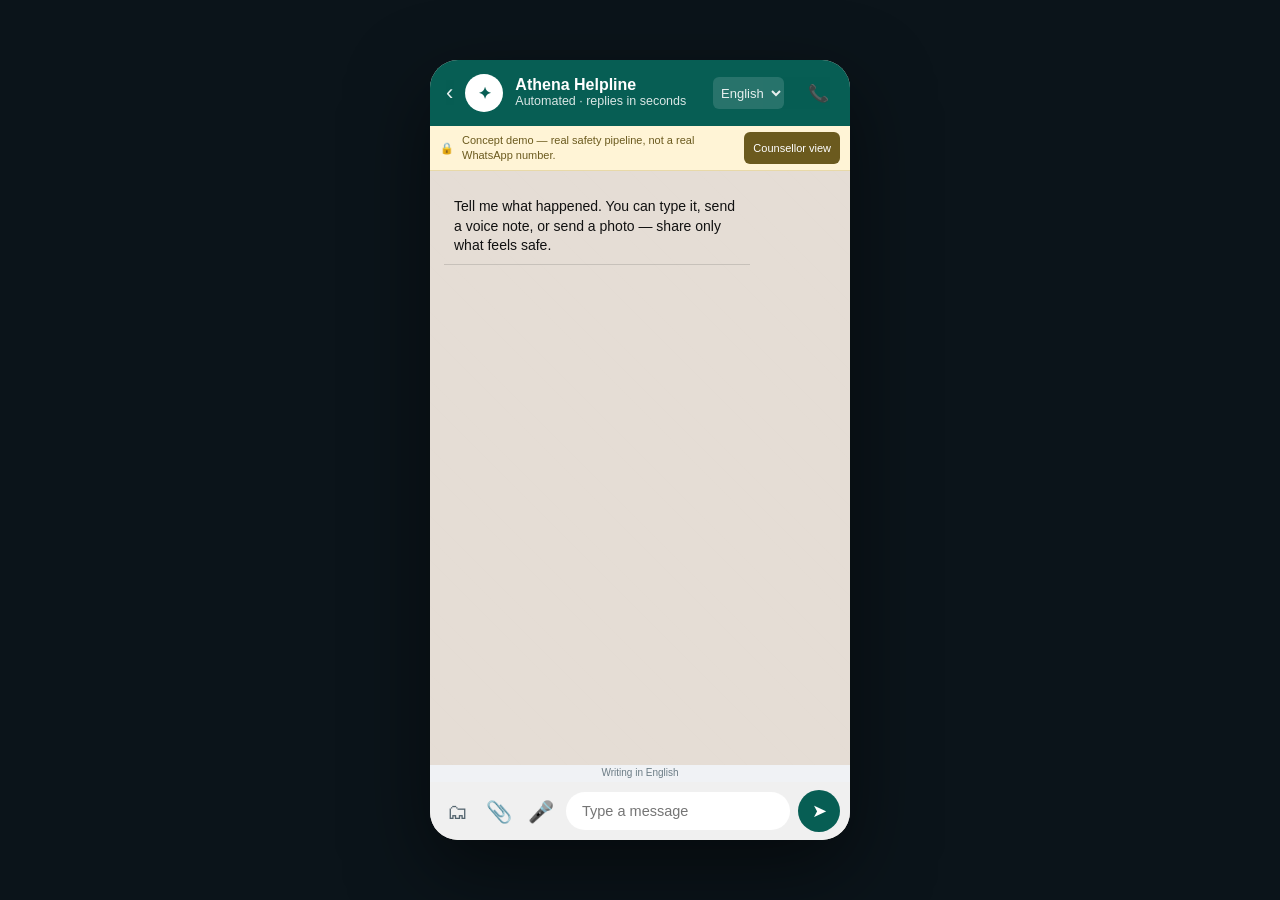
==== commit 2e7559c9: "Offer 14566 at every tier, and give the demo an opening message Your working WhatsApp reply showed t" ====
--- a/web/index.html
+++ b/web/index.html
@@ -553,7 +553,11 @@
     ></button>
   </div>
 
-  <div class="chat" id="chat"></div>
+  <div class="chat" id="chat">
+    <div class="row in greeting-row">
+      <div class="bubble"></div>
+    </div>
+  </div>
 
   <div class="disclaimer" id="disclaimer" style="display:none;"></div>
 
@@ -633,6 +637,7 @@
       typing: "typing…",
       disclaimer: "🔒 This is a concept demo. Messages are sent to Athena's safety pipeline — the same one the main app uses — not a real WhatsApp number.",
       placeholder: "Type a message",
+      greeting: "Tell me what happened. You can type it, send a voice note, or send a photo — share only what feels safe.",
       dialHint: "Tapping a number opens your phone's dialler. Nothing is dialled until you confirm.",
       callHelpline: "Call 14566 · Helpline",
       confirmCallTitle: "Call {label} on {phone}?",
@@ -657,6 +662,7 @@
       typing: "टाइप कर रहे हैं…",
       disclaimer: "🔒 यह एक कॉन्सेप्ट डेमो है। संदेश एथेना की सुरक्षा प्रणाली को भेजे जाते हैं — वही जो मुख्य ऐप उपयोग करता है — यह असली व्हाट्सऐप नंबर नहीं है।",
       placeholder: "संदेश टाइप करें",
+      greeting: "बताइए क्या हुआ। आप टाइप कर सकते हैं, वॉइस नोट या फ़ोटो भेज सकते हैं — जितना बताना सुरक्षित लगे, उतना ही बताइए।",
       dialHint: "किसी नंबर को दबाने पर आपका फ़ोन डायलर खुलेगा। पुष्टि करने तक कोई कॉल नहीं लगेगी।",
       callHelpline: "14566 पर कॉल करें · हेल्पलाइन",
       confirmCallTitle: "{label} को {phone} पर कॉल करें?",
@@ -681,6 +687,7 @@
       typing: "టైప్ చేస్తున్నారు…",
       disclaimer: "🔒 ఇది ఒక కాన్సెప్ట్ డెమో. సందేశాలు ఎథీనా భద్రతా వ్యవస్థకు పంపబడతాయి — ప్రధాన యాప్ ఉపయోగించే అదే వ్యవస్థ — ఇది నిజమైన WhatsApp నంబర్ కాదు.",
       placeholder: "సందేశం టైప్ చేయండి",
+      greeting: "ఏం జరిగిందో చెప్పండి. మీరు టైప్ చేయవచ్చు, వాయిస్ నోట్ లేదా ఫోటో పంపవచ్చు — సురక్షితం అనిపించినంత మాత్రమే చెప్పండి.",
       dialHint: "నంబర్‌ను నొక్కితే మీ ఫోన్ డయలర్ తెరుచుకుంటుంది. మీరు నిర్ధారించే వరకు కాల్ వెళ్ళదు.",
       callHelpline: "14566కు కాల్ చేయండి · హెల్ప్‌లైన్",
       confirmCallTitle: "{label}కు {phone} నంబర్‌లో కాల్ చేయాలా?",
@@ -705,6 +712,7 @@
       typing: "ٹائپ کر رہے ہیں…",
       disclaimer: "🔒 یہ ایک تصوراتی ڈیمو ہے۔ پیغامات ایتھینا کے حفاظتی نظام کو بھیجے جاتے ہیں — وہی جو مرکزی ایپ استعمال کرتی ہے — یہ حقیقی واٹس ایپ نمبر نہیں ہے۔",
       placeholder: "پیغام ٹائپ کریں",
+      greeting: "بتائیے کیا ہوا۔ آپ ٹائپ کر سکتے ہیں، وائس نوٹ یا تصویر بھیج سکتے ہیں — جتنا بتانا محفوظ لگے، اتنا ہی بتائیں۔",
       dialHint: "کسی نمبر کو دبانے پر آپ کا فون ڈائلر کھلے گا۔ تصدیق تک کوئی کال نہیں لگے گی۔",
       callHelpline: "14566 پر کال کریں · ہیلپ لائن",
       confirmCallTitle: "{label} کو {phone} پر کال کریں؟",
@@ -729,6 +737,7 @@
       typing: "টাইপ করছে…",
       disclaimer: "🔒 এটি একটি ধারণাগত ডেমো। বার্তাগুলি এথীনার নিরাপত্তা ব্যবস্থায় পাঠানো হয় — মূল অ্যাপ যা ব্যবহার করে সেটিই — এটি প্রকৃত হোয়াটসঅ্যাপ নম্বর নয়।",
       placeholder: "বার্তা লিখুন",
+      greeting: "কী হয়েছে বলুন। আপনি লিখতে পারেন, ভয়েস নোট বা ছবি পাঠাতে পারেন — যতটা নিরাপদ মনে হয় ততটাই বলুন।",
       dialHint: "নম্বরে চাপ দিলে আপনার ফোনের ডায়ালার খুলবে। নিশ্চিত না করা পর্যন্ত কল যাবে না।",
       callHelpline: "14566-এ কল করুন · হেল্পলাইন",
       confirmCallTitle: "{label}-কে {phone} নম্বরে কল করবেন?",
@@ -767,6 +776,19 @@
     counsellorViewButton.setAttribute("aria-label", strings.counsellorView);
     composerLang.textContent = strings.writingIn;
     input.placeholder = strings.placeholder;
+
+    // The opening message. Moving the demo disclaimer out of the chat
+    // and into a persistent bar left the conversation starting on an
+    // empty panel -- correct about where the disclaimer belongs, wrong
+    // about what someone sees when they arrive. Rendered here rather
+    // than in the markup so it follows a language change, and only
+    // while it is still the only thing on screen, so switching
+    // language mid-conversation never rewrites history.
+    const greetingRow = chat.querySelector(".greeting-row");
+
+    if (greetingRow && chat.children.length === 1) {
+        greetingRow.querySelector(".bubble").textContent = strings.greeting;
+    }
 
     // Urdu is right-to-left. Without this the composer, the demo bar
     // and every system message read in the wrong direction.
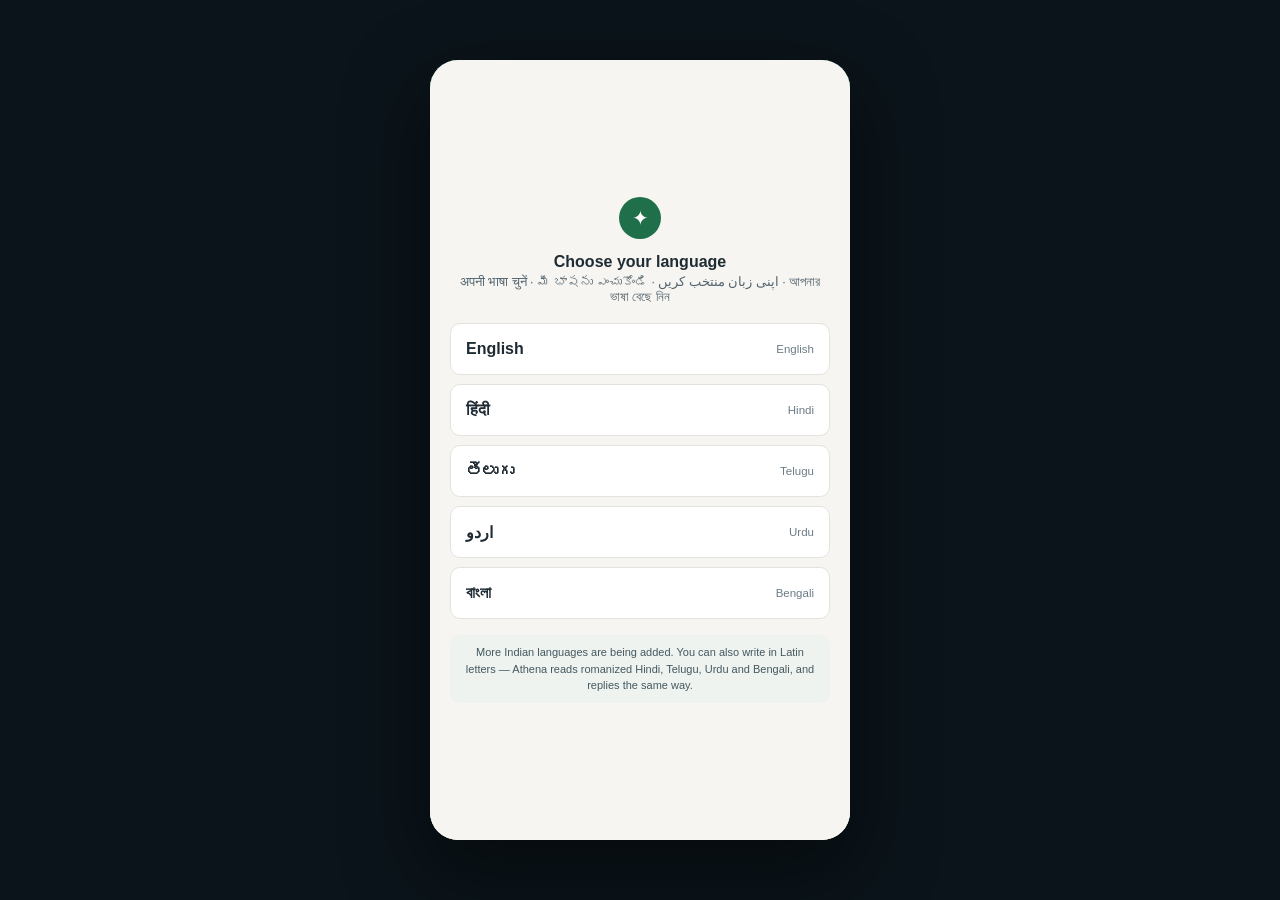
==== commit 2a1f16f2: "Ask for a language on first open, and name what this is A person who does not read English cannot be" ====
--- a/web/index.html
+++ b/web/index.html
@@ -3,7 +3,7 @@
 <head>
 <meta charset="UTF-8" />
 <meta name="viewport" content="width=device-width, initial-scale=1.0" />
-<title>Athena — WhatsApp Demo</title>
+<title>Athena — NHAA 14566 Intake Demo</title>
 
 <!--
   ATHENA — WHATSAPP-STYLE DEMO CHANNEL
@@ -493,6 +493,91 @@
   .em-confirm-no { background: #eceff1; color: #37474f; }
   .em-confirm-yes:focus-visible,
   .em-confirm-no:focus-visible { outline: 3px solid #1f6f4a; outline-offset: 2px; }
+
+  /* First-run language chooser.
+     Deliberately the first thing on screen rather than a setting
+     someone has to find: a person who does not read English cannot be
+     expected to locate an English-labelled dropdown in a header in
+     order to discover the interface speaks their language. Shown once
+     and remembered; the header selector remains for changing it. */
+  .lang-gate {
+    position: absolute;
+    inset: 0;
+    z-index: 20;
+    display: flex;
+    flex-direction: column;
+    justify-content: center;
+    padding: 22px 20px;
+    background: #f6f5f1;
+    overflow-y: auto;
+  }
+  .lang-gate-mark {
+    width: 42px;
+    height: 42px;
+    border-radius: 50%;
+    background: #1f6f4a;
+    color: #fff;
+    display: flex;
+    align-items: center;
+    justify-content: center;
+    font-size: 20px;
+    margin: 0 auto 14px;
+  }
+  .lang-gate h2 {
+    margin: 0 0 3px;
+    font-size: 16px;
+    font-weight: 600;
+    color: #1f2c33;
+    text-align: center;
+  }
+  .lang-gate .lang-gate-sub {
+    margin: 0 0 18px;
+    font-size: 12.5px;
+    color: #54656f;
+    text-align: center;
+  }
+  .lang-gate-options {
+    display: grid;
+    gap: 9px;
+  }
+  .lang-option {
+    display: flex;
+    align-items: center;
+    justify-content: space-between;
+    gap: 10px;
+    min-height: 52px;
+    padding: 10px 15px;
+    background: #fff;
+    border: 1px solid #e4e2dc;
+    border-radius: 10px;
+    font-family: inherit;
+    cursor: pointer;
+    text-align: left;
+  }
+  .lang-option:hover { border-color: #1f6f4a; }
+  .lang-option:focus-visible {
+    outline: 3px solid #1f6f4a;
+    outline-offset: 2px;
+  }
+  .lang-option .lang-native {
+    font-size: 16px;
+    font-weight: 600;
+    color: #1f2c33;
+  }
+  .lang-option .lang-english {
+    font-size: 11.5px;
+    color: #6b7c85;
+  }
+  .lang-gate-more {
+    margin: 16px 0 0;
+    padding: 9px 12px;
+    background: #eef3f0;
+    border-radius: 8px;
+    font-size: 11px;
+    line-height: 1.5;
+    color: #45585f;
+    text-align: center;
+  }
 
   .composer-lang {
     font-size: 10px;
@@ -540,6 +625,39 @@
         style="background:none;border:none;color:#fff;font-size:17px;cursor:pointer;min-width:32px;min-height:32px;"
       >📞</button>
     </div>
+  </div>
+
+  <div class="lang-gate" id="langGate" role="dialog" aria-modal="true" aria-labelledby="langGateTitle">
+
+    <div class="lang-gate-mark" aria-hidden="true">✦</div>
+
+    <h2 id="langGateTitle">Choose your language</h2>
+    <p class="lang-gate-sub">अपनी भाषा चुनें · మీ భాషను ఎంచుకోండి · اپنی زبان منتخب کریں · আপনার ভাষা বেছে নিন</p>
+
+    <div class="lang-gate-options">
+      <button type="button" class="lang-option" onclick="chooseLanguage('en')">
+        <span class="lang-native">English</span><span class="lang-english">English</span>
+      </button>
+      <button type="button" class="lang-option" onclick="chooseLanguage('hi')">
+        <span class="lang-native">हिंदी</span><span class="lang-english">Hindi</span>
+      </button>
+      <button type="button" class="lang-option" onclick="chooseLanguage('te')">
+        <span class="lang-native">తెలుగు</span><span class="lang-english">Telugu</span>
+      </button>
+      <button type="button" class="lang-option" onclick="chooseLanguage('ur')">
+        <span class="lang-native">اردو</span><span class="lang-english">Urdu</span>
+      </button>
+      <button type="button" class="lang-option" onclick="chooseLanguage('bn')">
+        <span class="lang-native">বাংলা</span><span class="lang-english">Bengali</span>
+      </button>
+    </div>
+
+    <p class="lang-gate-more">
+      More Indian languages are being added. You can also write in Latin
+      letters — Athena reads romanized Hindi, Telugu, Urdu and Bengali,
+      and replies the same way.
+    </p>
+
   </div>
 
   <div class="demo-bar">
@@ -801,6 +919,36 @@
     }
   }
 
+  // Shown until someone chooses, then never again on this device.
+  // A returning reporter should not have to answer the same question
+  // twice, and a demo being reloaded on stage should not either --
+  // clear athena_ui_lang in devtools to see it again.
+  function chooseLanguage(lang) {
+    const gate = document.getElementById("langGate");
+    if (gate) gate.remove();
+    if (langToggle) langToggle.value = UI_STRINGS[lang] ? lang : "en";
+    applyUiLanguage(lang);
+    try {
+      localStorage.setItem("athena_lang_chosen", "1");
+    } catch (error) {
+      // localStorage unavailable -- the gate simply shows again next
+      // load, which is the harmless direction to fail in.
+    }
+    input?.focus();
+  }
+
+  (function hideGateIfAlreadyChosen() {
+    let chosen = null;
+    try {
+      chosen = localStorage.getItem("athena_lang_chosen");
+    } catch (error) {
+      // treat as not chosen
+    }
+    if (chosen) {
+      document.getElementById("langGate")?.remove();
+    }
+  })();
+
   if (langToggle) {
     let initialLang = "en";
     try {
